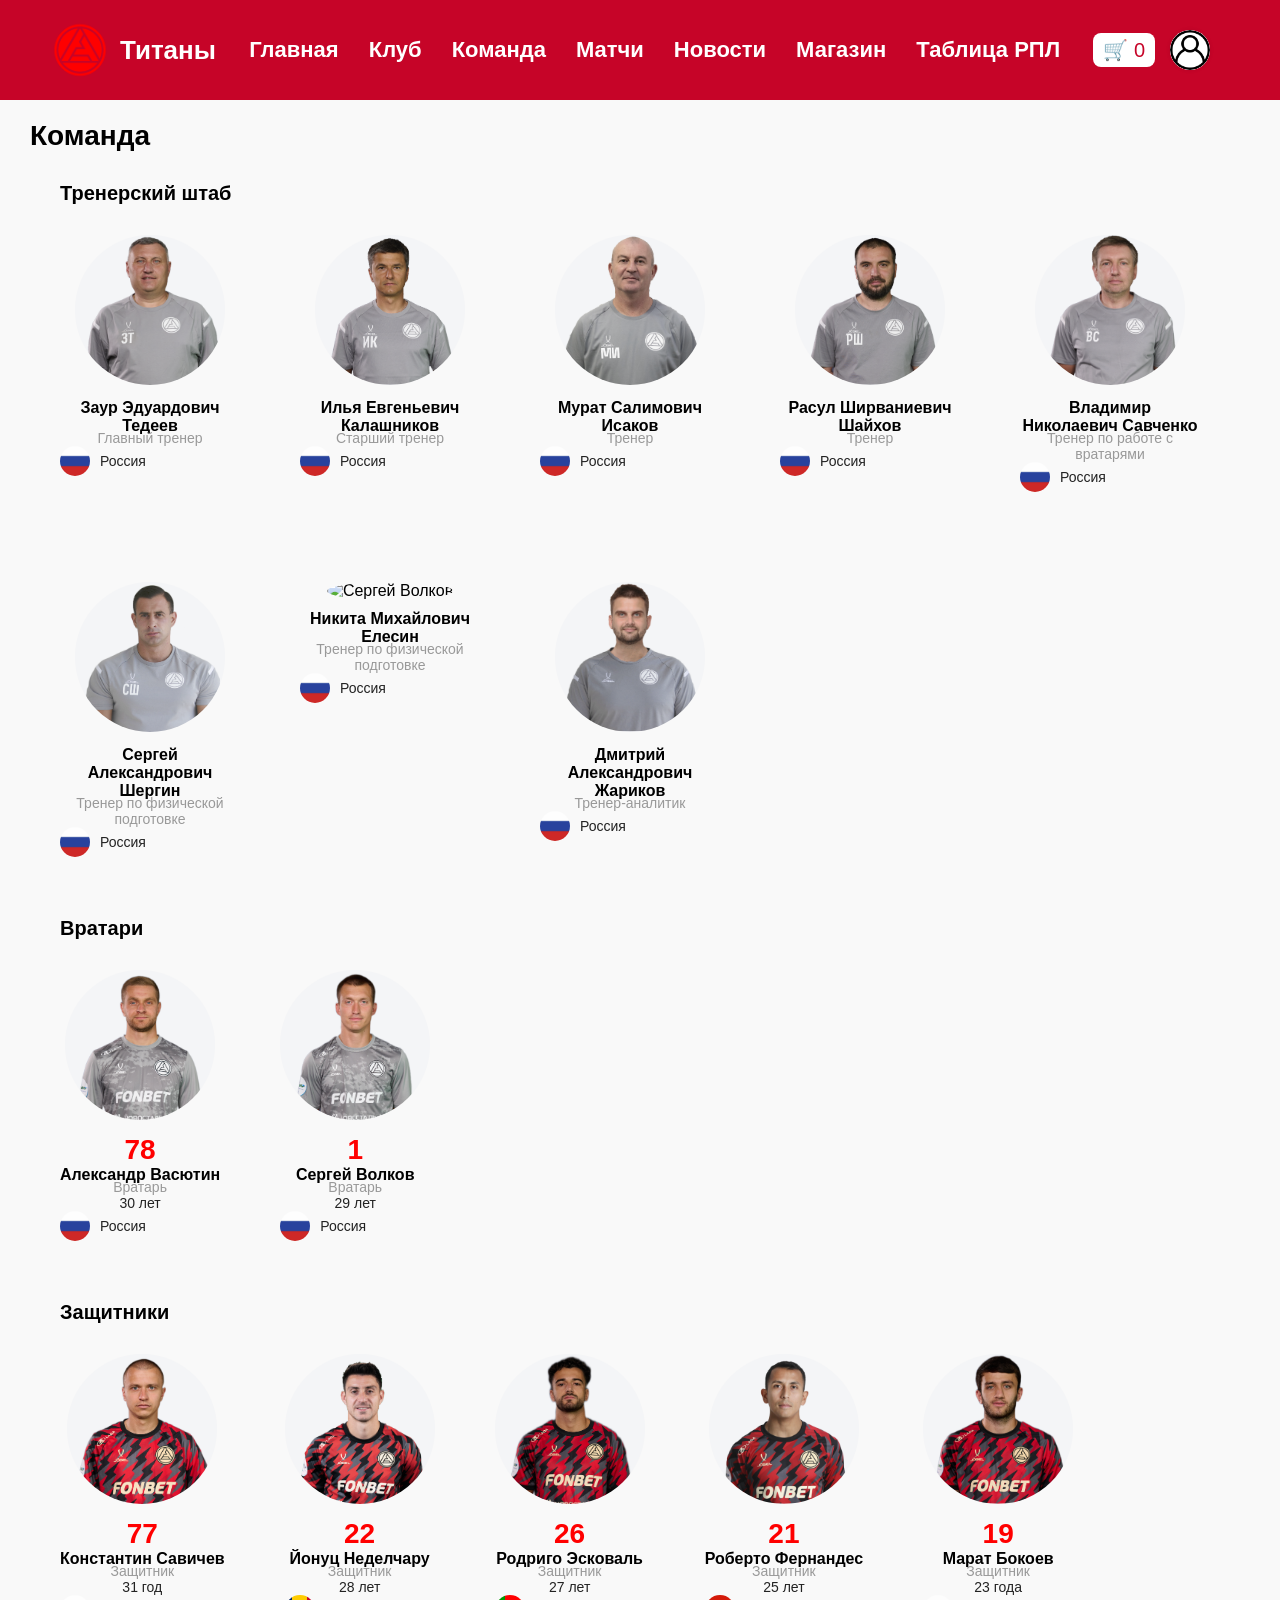
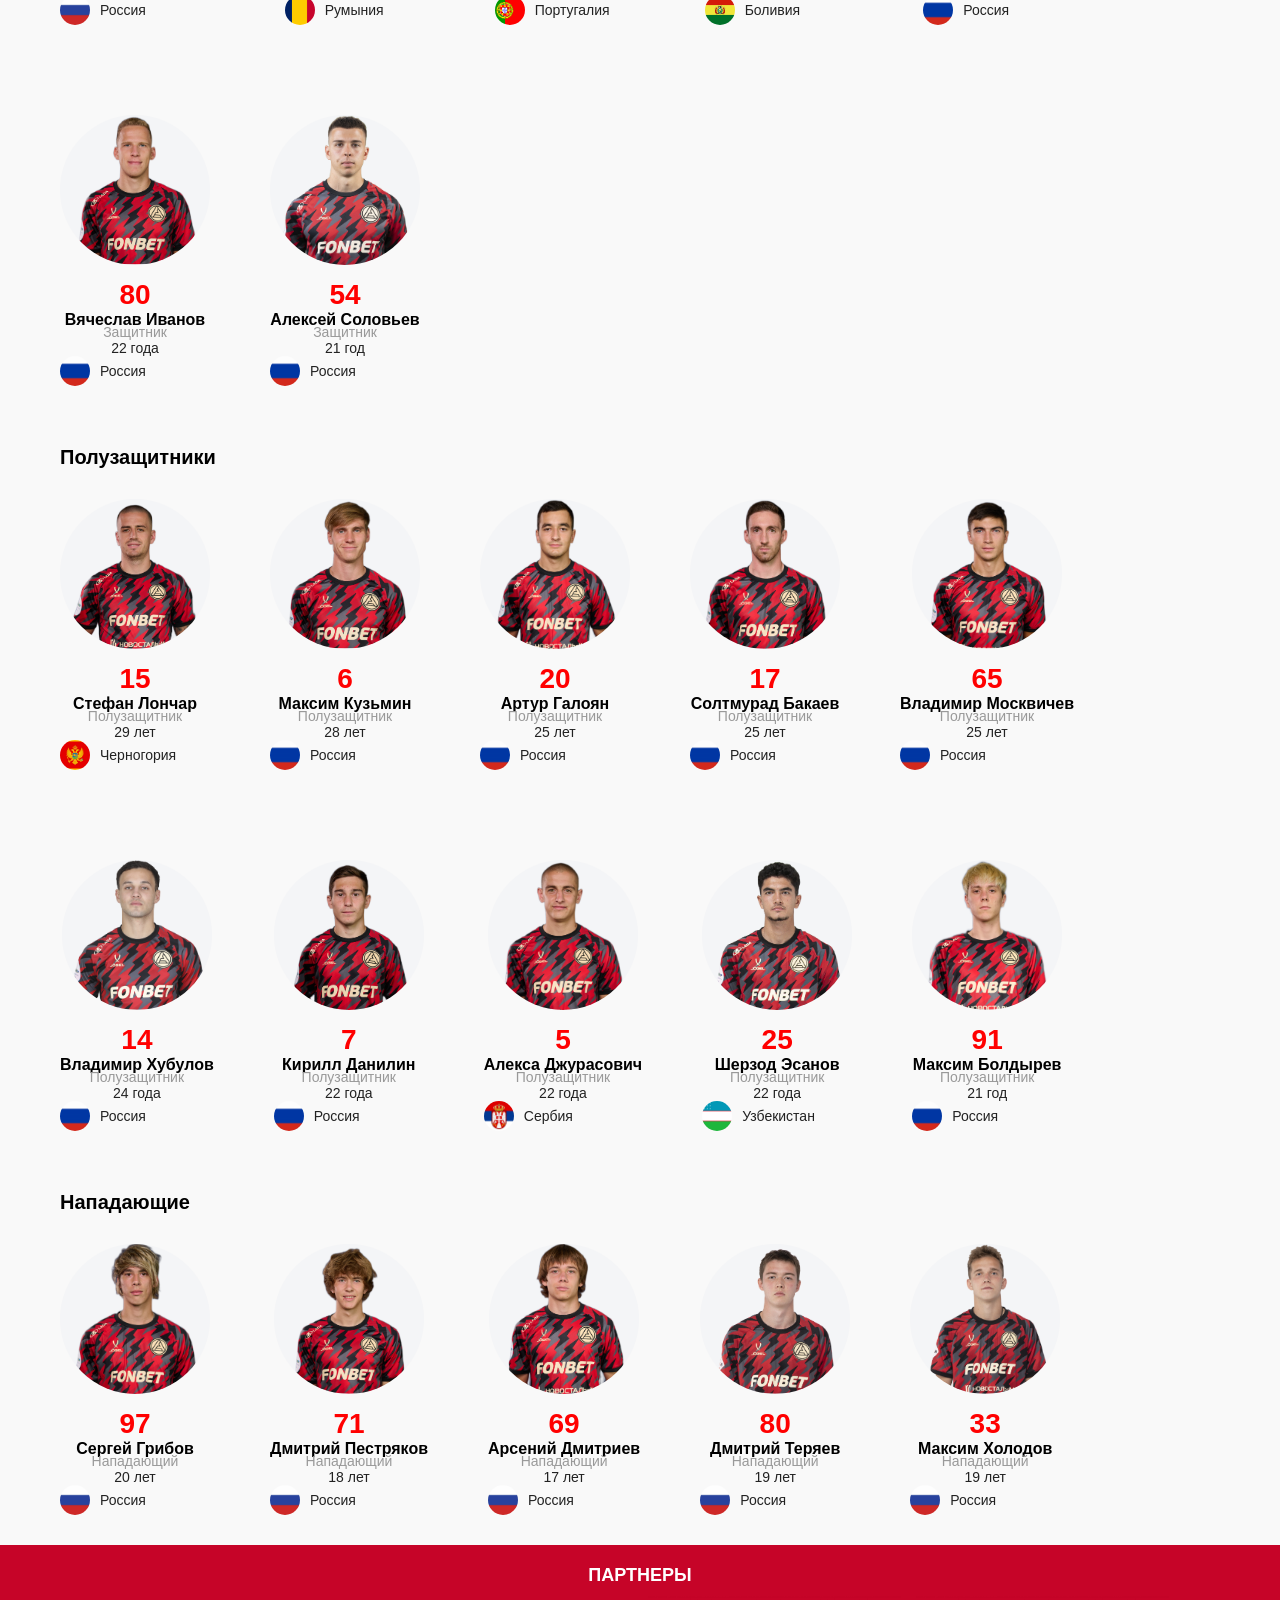
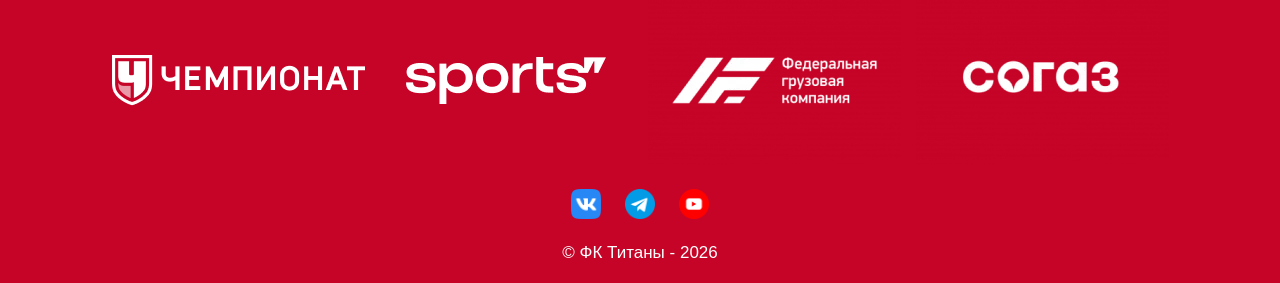
==== pages/team.html @ d149df9a "Site upload" ====
<!DOCTYPE html>
<html lang="ru">

<head>
    <meta charset="UTF-8">
    <meta name="viewport" content="width=device-width, initial-scale=1.0">
    <title>Команда</title>
    <link rel="stylesheet" href="../style/team.css">
    <link rel="icon" type="image/png" href="../images/akron.png">
</head>

<body>
    <!-- Header -->
    <header>
        <div class="logo">
            <img src="../images/1.png" alt="FC Titans">
            <h1 class="club-name"><a href="../index.html">Титаны</a></h1>
        </div>
        <nav>
            <ul>
              <li><a href="../index.html">Главная</a></li>
              <li><a href="../pages/club.html">Клуб</a></li>
              <li><a href="../pages/team.html">Команда</a></li>
              <li><a href="../pages/tamaev.html">Матчи</a></li>
              <li><a href="../pages/news.html">Новости</a></li>
              <li><a href="shop.html" class="active">Магазин</a></li>
              <li><a href="../pages/table.html">Таблица РПЛ</a></li>
            </ul>
          </nav>
        
          <div class="header-actions">
            <a href="./shop.html">
            <div class="cart-icon" onclick="toggleCart()">🛒 <span id="cartCount">0</span></div>
        </a>
            <a href="account.html" class="avatar-link">
              <img src="../images/user-interface.png" alt="Личный кабинет" class="avatar" />
            </a>
          </div>
    </header>
    <h6 class="pitbull">Команда</h6>
    <!-- Тренера -->

    <div id="players-section" class="tab-content active">
        <h5 class="position-title">Тренерский штаб</h5>
        <div class="players">
            <!-- Игрок 1 -->
            <div class="player-card">
                <img src="../images/tedeev.png" alt="Александр Васютин">
                <div class="player-info">
                    <span class="player-name">Заур Эдуардович Тедеев</span>
                    <span class="player-role">Главный тренер</span>
                    <div class="player-country">
                        <img src="../images/orig.webp" alt="Флаг России" class="flag-icon">
                        <span>Россия</span>
                    </div>
                </div>
            </div>
            <div class="player-card">
                <img src="../images/kalashnikov.png" alt="Сергей Волков">
                <div class="player-info">
                    <span class="player-name">Илья Евгеньевич Калашников</span>
                    <span class="player-role">Старший тренер</span>
                    <div class="player-country">
                        <img src="../images/orig.webp" alt="Флаг России" class="flag-icon">
                        <span>Россия</span>
                    </div>
                </div>
            </div>
            <div class="player-card">
                <img src="../images/isakov.png" alt="Сергей Волков">
                <div class="player-info">
                    <span class="player-name">Мурат Салимович Исаков</span>
                    <span class="player-role">Тренер</span>
                    <div class="player-country">
                        <img src="../images/orig.webp" alt="Флаг России" class="flag-icon">
                        <span>Россия</span>
                    </div>
                </div>
            </div>
            <div class="player-card">
                <img src="../images/shaikov.png" alt="Сергей Волков">
                <div class="player-info">
                    <span class="player-name">Расул Ширваниевич Шайхов</span>
                    <span class="player-role">Тренер</span>
                    <div class="player-country">
                        <img src="../images/orig.webp" alt="Флаг России" class="flag-icon">
                        <span>Россия</span>
                    </div>
                </div>
            </div>
            <div class="player-card">
                <img src="../images/savchenko.png" alt="Сергей Волков">
                <div class="player-info">
                    <span class="player-name">Владимир Николаевич Савченко</span>
                    <span class="player-role">Тренер по работе с вратарями</span>
                    <div class="player-country">
                        <img src="../images/orig.webp" alt="Флаг России" class="flag-icon">
                        <span>Россия</span>
                    </div>
                </div>
            </div>
            <div class="player-card">
                <img src="../images/shergin.png" alt="Сергей Волков">
                <div class="player-info">
                    <span class="player-name">Сергей Александрович Шергин</span>
                    <span class="player-role">Тренер по физической подготовке</span>
                    <div class="player-country">
                        <img src="../images/orig.webp" alt="Флаг России" class="flag-icon">
                        <span>Россия</span>
                    </div>
                </div>
            </div>
            <div class="player-card">
                <img src="../images/elesin.png" alt="Сергей Волков">
                <div class="player-info">
                    <span class="player-name">Никита Михайлович Елесин</span>
                    <span class="player-role">Тренер по физической подготовке</span>
                    <div class="player-country">
                        <img src="../images/orig.webp" alt="Флаг России" class="flag-icon">
                        <span>Россия</span>
                    </div>
                </div>
            </div>
            <div class="player-card">
                <img src="../images/zharikov.png" alt="Сергей Волков">
                <div class="player-info">
                    <span class="player-name">Дмитрий Александрович Жариков</span>
                    <span class="player-role">Тренер-аналитик</span>
                    <div class="player-country">
                        <img src="../images/orig.webp" alt="Флаг России" class="flag-icon">
                        <span>Россия</span>
                    </div>
                </div>
            </div>
        </div>
    </div>

    <!-- Вратари -->
    <div id="players-section" class="tab-content active">
        <h5 class="position-title">Вратари</h5>
        <div class="players">
            <!-- Игрок 1 -->
            <div class="player-card">
                <img src="../images/vasutin.png" alt="Александр Васютин">
                <div class="player-info">
                    <span class="player-number">78</span>
                    <span class="player-name">Александр Васютин</span>
                    <span class="player-role">Вратарь</span>
                    <span class="player-age">30 лет</span>
                    <div class="player-country">
                        <img src="../images/orig.webp" alt="Флаг России" class="flag-icon">
                        <span>Россия</span>
                    </div>
                </div>
            </div>
            <div class="player-card">
                <img src="../images/volkov.png" alt="Сергей Волков">
                <div class="player-info">
                    <span class="player-number">1</span>
                    <span class="player-name">Сергей Волков</span>
                    <span class="player-role">Вратарь</span>
                    <span class="player-age">29 лет</span>
                    <div class="player-country">
                        <img src="../images/orig.webp" alt="Флаг России" class="flag-icon">
                        <span>Россия</span>
                    </div>
                </div>
            </div>
        </div>
    </div>

    <!-- Защитники -->
    <div id="players-section" class="tab-content active">
        <h5 class="position-title">Защитники</h5>
        <div class="players">
            <!-- Игрок 1 -->
            <div class="player-card">
                <img src="../images/savichev.png" alt="Александр Васютин">
                <div class="player-info">
                    <span class="player-number">77</span>
                    <span class="player-name">Константин Савичев</span>
                    <span class="player-role">Защитник</span>
                    <span class="player-age">31 год</span>
                    <div class="player-country">
                        <img src="../images/orig.webp" alt="Флаг России" class="flag-icon">
                        <span>Россия</span>
                    </div>
                </div>
            </div>
            <div class="player-card">
                <img src="../images/nedelcharu.png" alt="Сергей Волков">
                <div class="player-info">
                    <span class="player-number">22</span>
                    <span class="player-name">Йонуц Неделчару</span>
                    <span class="player-role">Защитник</span>
                    <span class="player-age">28 лет</span>
                    <div class="player-country">
                        <img src="../images/romania.png" alt="Флаг России" class="flag-icon">
                        <span>Румыния</span>
                    </div>
                </div>
            </div>
            <div class="player-card">
                <img src="../images/eskoval.png" alt="Сергей Волков">
                <div class="player-info">
                    <span class="player-number">26</span>
                    <span class="player-name">Родриго Эсковаль</span>
                    <span class="player-role">Защитник</span>
                    <span class="player-age">27 лет</span>
                    <div class="player-country">
                        <img src="../images/portugal.png" alt="Флаг России" class="flag-icon">
                        <span>Португалия</span>
                    </div>
                </div>
            </div>
            <div class="player-card">
                <img src="../images/fernandes.png" alt="Сергей Волков">
                <div class="player-info">
                    <span class="player-number">21</span>
                    <span class="player-name">Роберто Фернандес</span>
                    <span class="player-role">Защитник</span>
                    <span class="player-age">25 лет</span>
                    <div class="player-country">
                        <img src="../images/bolivia.png" alt="Флаг России" class="flag-icon">
                        <span>Боливия</span>
                    </div>
                </div>
            </div>
            <div class="player-card">
                <img src="../images/bokoev.png" alt="Сергей Волков">
                <div class="player-info">
                    <span class="player-number">19</span>
                    <span class="player-name">Марат Бокоев</span>
                    <span class="player-role">Защитник</span>
                    <span class="player-age">23 года</span>
                    <div class="player-country">
                        <img src="../images/flag-russia.png" alt="Флаг России" class="flag-icon">
                        <span>Россия</span>
                    </div>
                </div>
            </div>
            <div class="player-card">
                <img src="../images/bardibahin.png" alt="Сергей Волков">
                <div class="player-info">
                    <span class="player-number">80</span>
                    <span class="player-name">Вячеслав Иванов</span>
                    <span class="player-role">Защитник</span>
                    <span class="player-age">22 года</span>
                    <div class="player-country">
                        <img src="../images/flag-russia.png" alt="Флаг России" class="flag-icon">
                        <span>Россия</span>
                    </div>
                </div>
            </div>
            <div class="player-card">
                <img src="../images/soloviev.png" alt="Сергей Волков">
                <div class="player-info">
                    <span class="player-number">54</span>
                    <span class="player-name">Алексей Соловьев</span>
                    <span class="player-role">Защитник</span>
                    <span class="player-age">21 год</span>
                    <div class="player-country">
                        <img src="../images/flag-russia.png" alt="Флаг России" class="flag-icon">
                        <span>Россия</span>
                    </div>
                </div>
            </div>

        </div>
    </div>

    <!-- Полузащитники -->
    <div id="players-section" class="tab-content active">
        <h5 class="position-title">Полузащитники</h5>
        <div class="players">
            <!-- Игрок 1 -->
            <div class="player-card">
                <img src="../images/lonchar.png" alt="Александр Васютин">
                <div class="player-info">
                    <span class="player-number">15</span>
                    <span class="player-name">Стефан Лончар</span>
                    <span class="player-role">Полузащитник</span>
                    <span class="player-age">29 лет</span>
                    <div class="player-country">
                        <img src="../images/chernogoria.png" alt="Флаг России" class="flag-icon">
                        <span>Черногория</span>
                    </div>
                </div>
            </div>
            <div class="player-card">
                <img src="../images/kuzmin.png" alt="Сергей Волков">
                <div class="player-info">
                    <span class="player-number">6</span>
                    <span class="player-name">Максим Кузьмин</span>
                    <span class="player-role">Полузащитник</span>
                    <span class="player-age">28 лет</span>
                    <div class="player-country">
                        <img src="../images/flag-russia.png" alt="Флаг России" class="flag-icon">
                        <span>Россия</span>
                    </div>
                </div>
            </div>
            <div class="player-card">
                <img src="../images/galoyan.png" alt="Сергей Волков">
                <div class="player-info">
                    <span class="player-number">20</span>
                    <span class="player-name">Артур Галоян</span>
                    <span class="player-role">Полузащитник</span>
                    <span class="player-age">25 лет</span>
                    <div class="player-country">
                        <img src="../images/flag-russia.png" alt="Флаг России" class="flag-icon">
                        <span>Россия</span>
                    </div>
                </div>
            </div>
            <div class="player-card">
                <img src="../images/bakaev.png" alt="Сергей Волков">
                <div class="player-info">
                    <span class="player-number">17</span>
                    <span class="player-name">Солтмурад Бакаев</span>
                    <span class="player-role">Полузащитник</span>
                    <span class="player-age">25 лет</span>
                    <div class="player-country">
                        <img src="../images/flag-russia.png" alt="Флаг России" class="flag-icon">
                        <span>Россия</span>
                    </div>
                </div>
            </div>
            <div class="player-card">
                <img src="../images/moskvichev.png" alt="Сергей Волков">
                <div class="player-info">
                    <span class="player-number">65</span>
                    <span class="player-name">Владимир Москвичев</span>
                    <span class="player-role">Полузащитник</span>
                    <span class="player-age">25 лет</span>
                    <div class="player-country">
                        <img src="../images/flag-russia.png" alt="Флаг России" class="flag-icon">
                        <span>Россия</span>
                    </div>
                </div>
            </div>
            <div class="player-card">
                <img src="../images/hubulov.png" alt="Сергей Волков">
                <div class="player-info">
                    <span class="player-number">14</span>
                    <span class="player-name">Владимир Хубулов</span>
                    <span class="player-role">Полузащитник</span>
                    <span class="player-age">24 года</span>
                    <div class="player-country">
                        <img src="../images/flag-russia.png" alt="Флаг России" class="flag-icon">
                        <span>Россия</span>
                    </div>
                </div>
            </div>
            <div class="player-card">
                <img src="../images/danilin.png" alt="Сергей Волков">
                <div class="player-info">
                    <span class="player-number">7</span>
                    <span class="player-name">Кирилл Данилин</span>
                    <span class="player-role">Полузащитник</span>
                    <span class="player-age">22 года</span>
                    <div class="player-country">
                        <img src="../images/flag-russia.png" alt="Флаг России" class="flag-icon">
                        <span>Россия</span>
                    </div>
                </div>
            </div>
            <div class="player-card">
                <img src="../images/djurasovich.png" alt="Сергей Волков">
                <div class="player-info">
                    <span class="player-number">5</span>
                    <span class="player-name">Алекса Джурасович</span>
                    <span class="player-role">Полузащитник</span>
                    <span class="player-age">22 года</span>
                    <div class="player-country">
                        <img src="../images/serbia.png" alt="Флаг России" class="flag-icon">
                        <span>Сербия</span>
                    </div>
                </div>
            </div>
            <div class="player-card">
                <img src="../images/esanov.png" alt="Сергей Волков">
                <div class="player-info">
                    <span class="player-number">25</span>
                    <span class="player-name">Шерзод Эсанов</span>
                    <span class="player-role">Полузащитник</span>
                    <span class="player-age">22 года</span>
                    <div class="player-country">
                        <img src="../images/uzb.webp" alt="Флаг России" class="flag-icon">
                        <span>Узбекистан</span>
                    </div>
                </div>
            </div>
            <div class="player-card">
                <img src="../images/boldirev.png" alt="Сергей Волков">
                <div class="player-info">
                    <span class="player-number">91</span>
                    <span class="player-name">Максим Болдырев</span>
                    <span class="player-role">Полузащитник</span>
                    <span class="player-age">21 год</span>
                    <div class="player-country">
                        <img src="../images/flag-russia.png" alt="Флаг России" class="flag-icon">
                        <span>Россия</span>
                    </div>
                </div>
            </div>

        </div>
    </div>
    <!-- Нападающие -->
    <div id="players-section" class="tab-content active">
        <h5 class="position-title">Нападающие</h5>
        <div class="players">
            <!-- Игрок 1 -->
            
            <div class="player-card">
                <img src="../images/gribov.png" alt="Сергей Волков">
                <div class="player-info">
                    <span class="player-number">97</span>
                    <span class="player-name">Сергей Грибов</span>
                    <span class="player-role">Нападающий</span>
                    <span class="player-age">20 лет</span>
                    <div class="player-country">
                        <img src="../images/orig.webp" alt="Флаг России" class="flag-icon">
                        <span>Россия</span>
                    </div>
                </div>
            </div>
            <div class="player-card">
                <img src="../images/pestryakov.png" alt="Сергей Волков">
                <div class="player-info">
                    <span class="player-number">71</span>
                    <span class="player-name">Дмитрий Пестряков</span>
                    <span class="player-role">Нападающий</span>
                    <span class="player-age">18 лет</span>
                    <div class="player-country">
                        <img src="../images/orig.webp" alt="Флаг России" class="flag-icon">
                        <span>Россия</span>
                    </div>
                </div>
            </div>
            <div class="player-card">
                <img src="../images/dmitriev.png" alt="Сергей Волков">
                <div class="player-info">
                    <span class="player-number">69</span>
                    <span class="player-name">Арсений Дмитриев</span>
                    <span class="player-role">Нападающий</span>
                    <span class="player-age">17 лет</span>
                    <div class="player-country">
                        <img src="../images/orig.webp" alt="Флаг России" class="flag-icon">
                        <span>Россия</span>
                    </div>
                </div>
            </div>
            <div class="player-card">
                <img src="../images/teryaev.png" alt="Сергей Волков">
                <div class="player-info">
                    <span class="player-number">80</span>
                    <span class="player-name">Дмитрий Теряев</span>
                    <span class="player-role">Нападающий</span>
                    <span class="player-age">19 лет</span>
                    <div class="player-country">
                        <img src="../images/orig.webp" alt="Флаг России" class="flag-icon">
                        <span>Россия</span>
                    </div>
                </div>
            </div>
            <div class="player-card">
                <img src="../images/holodov.png" alt="Сергей Волков">
                <div class="player-info">
                    <span class="player-number">33</span>
                    <span class="player-name">Максим Холодов</span>
                    <span class="player-role">Нападающий</span>
                    <span class="player-age">19 лет</span>
                    <div class="player-country">
                        <img src="../images/orig.webp" alt="Флаг России" class="flag-icon">
                        <span>Россия</span>
                    </div>
                </div>
            </div>
        </div>
    </div>







    <!-- Тренерский штаб -->
    <div id="staff-section" class="tab-content">
        <h5 class="position-title">Тренерский штаб</h5>
        <div class="players">
            <div class="player-card">
                <img src="coach.png" alt="Тренер">
                <div class="player-info">
                    <span class="player-name">Иван Иванов</span>
                    <span class="player-role">Главный тренер</span>
                    <span class="player-country">🇷🇺 Россия</span>
                </div>
            </div>
        </div>
    </div>
    </div>












    <footer>
        <div class="footer-partners">
            <h3>ПАРТНЕРЫ</h3>
            <div class="footer-partner-logos">
                <a href="https://www.championat.com/"><img src="../images/chempionatt.webp" alt="ladaa"></a>
                <a href="https://www.sports.ru/"><img src="../images/sports.webp" alt="aeroflotik"></a>
                <a href="https://railfgk.ru/"><img src="../images/fedgruzkomp.webp" alt="megafon"></a>
                <a href="https://www.sogaz.ru/"><img src="../images/cogaz.webp" alt="wildberries"></a>
            </div>
        </div>
    
       
    
        <div class="footer-socials">
            <a href="https://vk.com/feed"><img src="../images/vk.png" alt="VK"></a>
            <a href="https://web.telegram.org/"><img src="../images/telegram.png" alt="telegram"></a>
            <a href="https://www.youtube.com/"><img src="../images/youtube (1).png" alt="youtube"></a>
        </div>
    
        <div class="footer-legal">
            <p style="color: white; font-size: 17px;">© ФК Титаны - 2026</p>
        </div>
    </footer>
    <script>
        document.addEventListener("DOMContentLoaded", function () {
            const authIcon = document.getElementById("authIcon");
            const authPopup = document.getElementById("authPopup");
            const loginForm = document.getElementById("loginForm");
            const registerForm = document.getElementById("registerForm");
            const openRegister = document.getElementById("openRegister");
            const openLogin = document.getElementById("openLogin");
    
            authIcon.addEventListener("click", function (event) {
                event.stopPropagation();
                authPopup.style.display = authPopup.style.display === "block" ? "none" : "block";
            });
    

            document.addEventListener("click", function (event) {
                if (!authPopup.contains(event.target) && event.target !== authIcon) {
                    authPopup.style.display = "none";
                }
            });
    

            openRegister.addEventListener("click", function (event) {
                event.preventDefault();
                loginForm.style.display = "none";
                registerForm.style.display = "block";
            });

            openLogin.addEventListener("click", function (event) {
                event.preventDefault();
                registerForm.style.display = "none";
                loginForm.style.display = "block";
            });
        });
    </script>


</body>

</html>
---- style/team.css ----
* {
    margin: 0;
    padding: 0;
    box-sizing: border-box;
}

body {
    font-family: Arial, sans-serif;
    margin: 0;
    background: #f9f9f9;
  }
  
  header {
    background-color: #c60428;
    padding: 20px 50px;
    display: flex;
    justify-content: space-between;
    align-items: center;
    flex-wrap: wrap;
  }
  
  nav {
    flex: 1;
    display: flex;
    justify-content: center;
  }
  
  nav ul {
    list-style: none;
    display: flex;
    gap: 30px;
    padding: 0;
    margin: 0;
    justify-content: center;
    flex-wrap: wrap;
  }

  @media (max-width: 768px) {
    header {
      flex-direction: column;
      align-items: center;
    }
  
    .header-actions {
      margin-top: 10px;
      justify-content: center;
    }
  
    nav {
      margin-top: 10px;
    }
  
    nav ul {
      flex-direction: column;
      align-items: center;
      gap: 10px;
    }
  }
  

nav ul li {
  display: inline;

}

nav ul li a {
  color: white;
  text-decoration: none;
  font-weight: bold;
  font-size: 22px;
}

nav ul li a:hover {
  text-decoration: underline;
}
  
  main {
    padding: 30px;
  }
  
  .product-grid {
    display: flex;
    gap: 30px;
    flex-wrap: wrap;
  }
  
  .product {
    background: white;
    padding: 15px;
    border-radius: 10px;
    width: 220px;
    box-shadow: 0 0 10px rgba(0,0,0,0.1);
    text-align: center;
  }
  
  .product img {
    width: 100%;
    height: auto;
  }
  
  .cart {
    margin-top: 30px;
    background: white;
    padding: 20px;
    border-radius: 10px;
  }
  
  .cart.hidden,
  #checkoutForm.hidden {
    display: none;
  }
  
  .cart-icon {
    cursor: pointer;
    font-size: 20px;
    background: white;
    color: #c60428;
    padding: 5px 10px;
    border-radius: 8px;
  }
  
  #checkoutForm {
    margin-top: 20px;
  }
  
  form input {
    padding: 8px;
    margin: 5px 0;
    width: 100%;
    max-width: 300px;
  }

  .header-actions {
    display: flex;
    align-items: center;
    gap: 15px;
    margin-left: auto;
    padding-right: 20px;
  }
  
  .avatar-link {
    display: flex;
    align-items: center;
    justify-content: center;
    width: 40px;
    height: 40px;
    border-radius: 50%;
    overflow: hidden;
    background-color: #fff; /* Можно убрать или заменить при необходимости */
    box-shadow: 0 0 4px rgba(0, 0, 0, 0.1);
  }
  
  .avatar {
    width: 100%;
    height: 100%;
    object-fit: cover;
    border-radius: 50%;
    transition: transform 0.2s ease, border-color 0.2s ease;
  }
  
  .avatar:hover {
    transform: scale(1.05);
    border: 2px solid #333;
  }

  #checkoutForm {
    margin-top: 30px;
    background: #fff;
    padding: 25px;
    border-radius: 10px;
    box-shadow: 0 0 10px rgba(0, 0, 0, 0.1);
    max-width: 500px;
  }
  
  .form-group {
    margin-bottom: 15px;
    display: flex;
    flex-direction: column;
  }
  
  .form-group label {
    font-weight: bold;
    margin-bottom: 5px;
  }
  
  .form-group input {
    padding: 10px;
    border: 1px solid #ccc;
    border-radius: 8px;
    font-size: 16px;
  }
  
  #checkoutForm button[type="submit"] {
    margin-top: 10px;
    padding: 10px 20px;
    background-color: #c60428;
    color: white;
    border: none;
    border-radius: 8px;
    cursor: pointer;
    font-size: 16px;
    transition: background-color 0.2s ease;
  }
  
  #checkoutForm button[type="submit"]:hover {
    background-color: #a50322;
  }
  .logo {
    display: flex;
    align-items: center;
}

.logo img {
    height: 60px;
    width: 60px;
    border-radius: 50%;
    object-fit: cover;
}
.club-name {
  font-size: 26px;
  font-weight: bold;
  margin-left: 10px;
}

.club-name a{
  font-size: 26px;
  text-decoration: none;
  color: white;
}  
  


footer {
    background-color: #c60428;
    color: white;
    text-align: center;
    padding: 20px 0;
    position: relative; 
    z-index: 10; 
}

.partners, .social-media {
    margin-bottom: 20px;
}

.partners h3, .social-media h3 {
    font-size: 18px;
    margin-bottom: 10px;
    text-transform: uppercase;
}

.partners-logos, .social-icons {
    display: flex;
    justify-content: center;
    gap: 15px;
    flex-wrap: wrap;
}

.partners-logos img {
    height: 50px;
    width: auto;
}

.social-icons a img {
    height: 40px;
    width: 40px;
    transition: transform 0.3s;
}

.social-icons a img:hover {
    transform: scale(1.1);
}

.auth-icon {
    position: relative;
    cursor: pointer;
}

.auth-icon {
    position: relative;
    cursor: pointer;
}

.auth-image {
    width: 40px;
    height: 40px;
    border-radius: 50%;
}

.auth-popup {
    display: none;
    position: absolute;
    right: 50px;
    top: 70px;
    background: white;
    color: black;
    padding: 15px;
    border-radius: 10px;
    box-shadow: 0 0 10px rgba(0, 0, 0, 0.2);
    width: 250px;
    z-index: 100;
}

.auth-popup input {
    width: 100%;
    padding: 7px;
    margin: 5px 0;
    border: 1px solid #ccc;
    border-radius: 5px;
}

.auth-popup .login-btn,
.auth-popup .register-btn {
    width: 100%;
    background: #c60428;
    color: white;
    border: none;
    padding: 10px;
    cursor: pointer;
    border-radius: 5px;
    margin-top: 10px;
}

.auth-popup .login-btn:hover,
.auth-popup .register-btn:hover {
    background: #a30322;
}

.auth-popup p {
    text-align: center;
    margin-top: 10px;
}

.auth-popup a {
    color: #c60428;
    text-decoration: none;
    font-weight: bold;
}

.auth-popup a:hover {
    text-decoration: underline;
}
.footer-partners h3 {
    font-size: 18px;
    font-weight: bold;
}

.footer-partner-logos {
    display: flex;
    justify-content: center;
    flex-wrap: wrap;
    gap: 15px;
    margin-top: 10px;
}

.footer-partner-logos img {
}

.footer-nav {
    display: flex;
    justify-content: center;
    flex-wrap: wrap;
    margin-top: 30px;
}

.footer-section {
    margin: 0 20px;
}

.footer-section h4 {
    font-size: 16px;
    margin-bottom: 10px;
}

.footer-section ul {
    list-style: none;
    padding: 0;
}

.footer-section ul li {
    margin: 5px 0;
}

.footer-section ul li a {
    text-decoration: none;
    color: white;
    font-size: 14px;
}

.footer-section ul li a:hover {
    text-decoration: underline;
}

.footer-socials {
    margin-top: 20px;
}

.footer-socials a img {
    width: 30px;
    margin: 0 10px;
}

.footer-legal {
    margin-top: 20px;
    font-size: 12px;
}

.footer-legal a {
    color: white;
    text-decoration: none;
}

.footer-legal a:hover {
    text-decoration: underline;
}

.team-page {
    margin-left: 60px;
    font-family: sans-serif;
    background: rgb(235, 237, 240);
  }
  
 .main-title {
    font-size: 32px;
    font-weight: bold;
    color: black;
    margin-bottom: 30px;
  }
  
.nav-tabs {
    display: flex;
    justify-content: space-between;
    max-width: 800px;
    margin-bottom: 30px;
  }
  
.nav-title {
    font-weight: bold;
    font-size: 18px;
    margin-bottom: 10px;
    border-bottom: 2px solid transparent;
    display: inline-block;
  }
  
.nav-title.active {
    border-color: red;
  }
  
.sub-tabs {
    display: flex;
    gap: 20px;
  }
  
.sub-tab {
    font-size: 14px;
    color: red;
    text-decoration: none;
    border-bottom: 1px dashed red;
  }
  
.sub-tab.active {
    font-weight: bold;
  }
  
.position-title {
    font-size: 20px;
    color: black;
    margin-bottom: 30px;
    margin-top: 30px;
    margin-left: 60px;
  }
  
.players {
    display: flex;
    gap: 60px;
    flex-wrap: wrap;
    margin-left: 60px;
  }
  
.player-card {
    text-align: center;
    max-width: 180px;
    margin-bottom: 30px;
  }
  
.player-card img {
    width: 150px;
    height: 150px;
    object-fit: cover;
    border-radius: 50%;
  }
  
.player-info {
    margin-top: 10px;
  }
  
.player-number {
    font-size: 28px;
    font-weight: bold;
    color: red;
    display: block;
  }
  
.player-name {
    font-size: 16px;
    font-weight: bold;
    color: black;
    display: block;
  }
  
.player-role {
    font-size: 14px;
    color: #999;
    display: block;
    margin-top: -5px;
  }
  
.player-age,
.player-country {
    font-size: 14px;
    color: #222;
    display: block;
  }

.tab-content {
    display: none;
  }
  
.tab-content.active {
    display: block;
  }
  
.tab-btn {
    cursor: pointer;
    font-weight: bold;
    border-bottom: 2px solid transparent;
    display: inline-block;
   
  }
  
.tab-btn.active {
    border-color: red;
  }

.flag-icon {
    width: 1.2em;
    height: auto;
    margin-right: 10px;
    vertical-align: middle;
    border-radius: 0; 
    object-fit: contain; 
    max-width: 30px;
    max-height: 30px;
}
.player-country {
    display: flex;
    align-items: center;
    font-size: 14px; 
}



.pitbull{
    color: black;
    font-size: 28px;
    margin-left: 30px;
    margin-top: 20px;
}

.header-actions a,
.header-actions a:hover,
.header-actions a:focus,
header > a,
header > a:hover,
header > a:focus {
  text-decoration: none;
}

@media (max-width: 900px) {
  header {
    padding: 16px;
    gap: 14px;
  }

  nav {
    width: 100%;
  }

  nav ul {
    gap: 8px 12px;
  }

  nav ul li a {
    font-size: 16px;
  }

  .header-actions {
    margin-left: 0;
    padding-right: 0;
  }

  .team-page,
  .position-title,
  .players,
  .pitbull {
    margin-left: 16px;
    margin-right: 16px;
  }

  .pitbull {
    font-size: 26px;
    text-align: center;
  }

  .position-title {
    text-align: center;
  }

  .players {
    justify-content: center;
    gap: 28px;
  }

  .player-card {
    max-width: 160px;
  }

  .player-card img {
    width: 130px;
    height: 130px;
  }

  .nav-tabs,
  .sub-tabs {
    flex-wrap: wrap;
    gap: 12px;
  }
}

@media (max-width: 480px) {
  nav ul {
    flex-direction: row;
  }

  .club-name,
  .club-name a {
    font-size: 22px;
  }

  .players {
    display: grid;
    grid-template-columns: repeat(2, minmax(0, 1fr));
    gap: 24px 12px;
  }

  .player-card {
    max-width: none;
    width: 100%;
  }

  .player-name {
    font-size: 14px;
  }
}
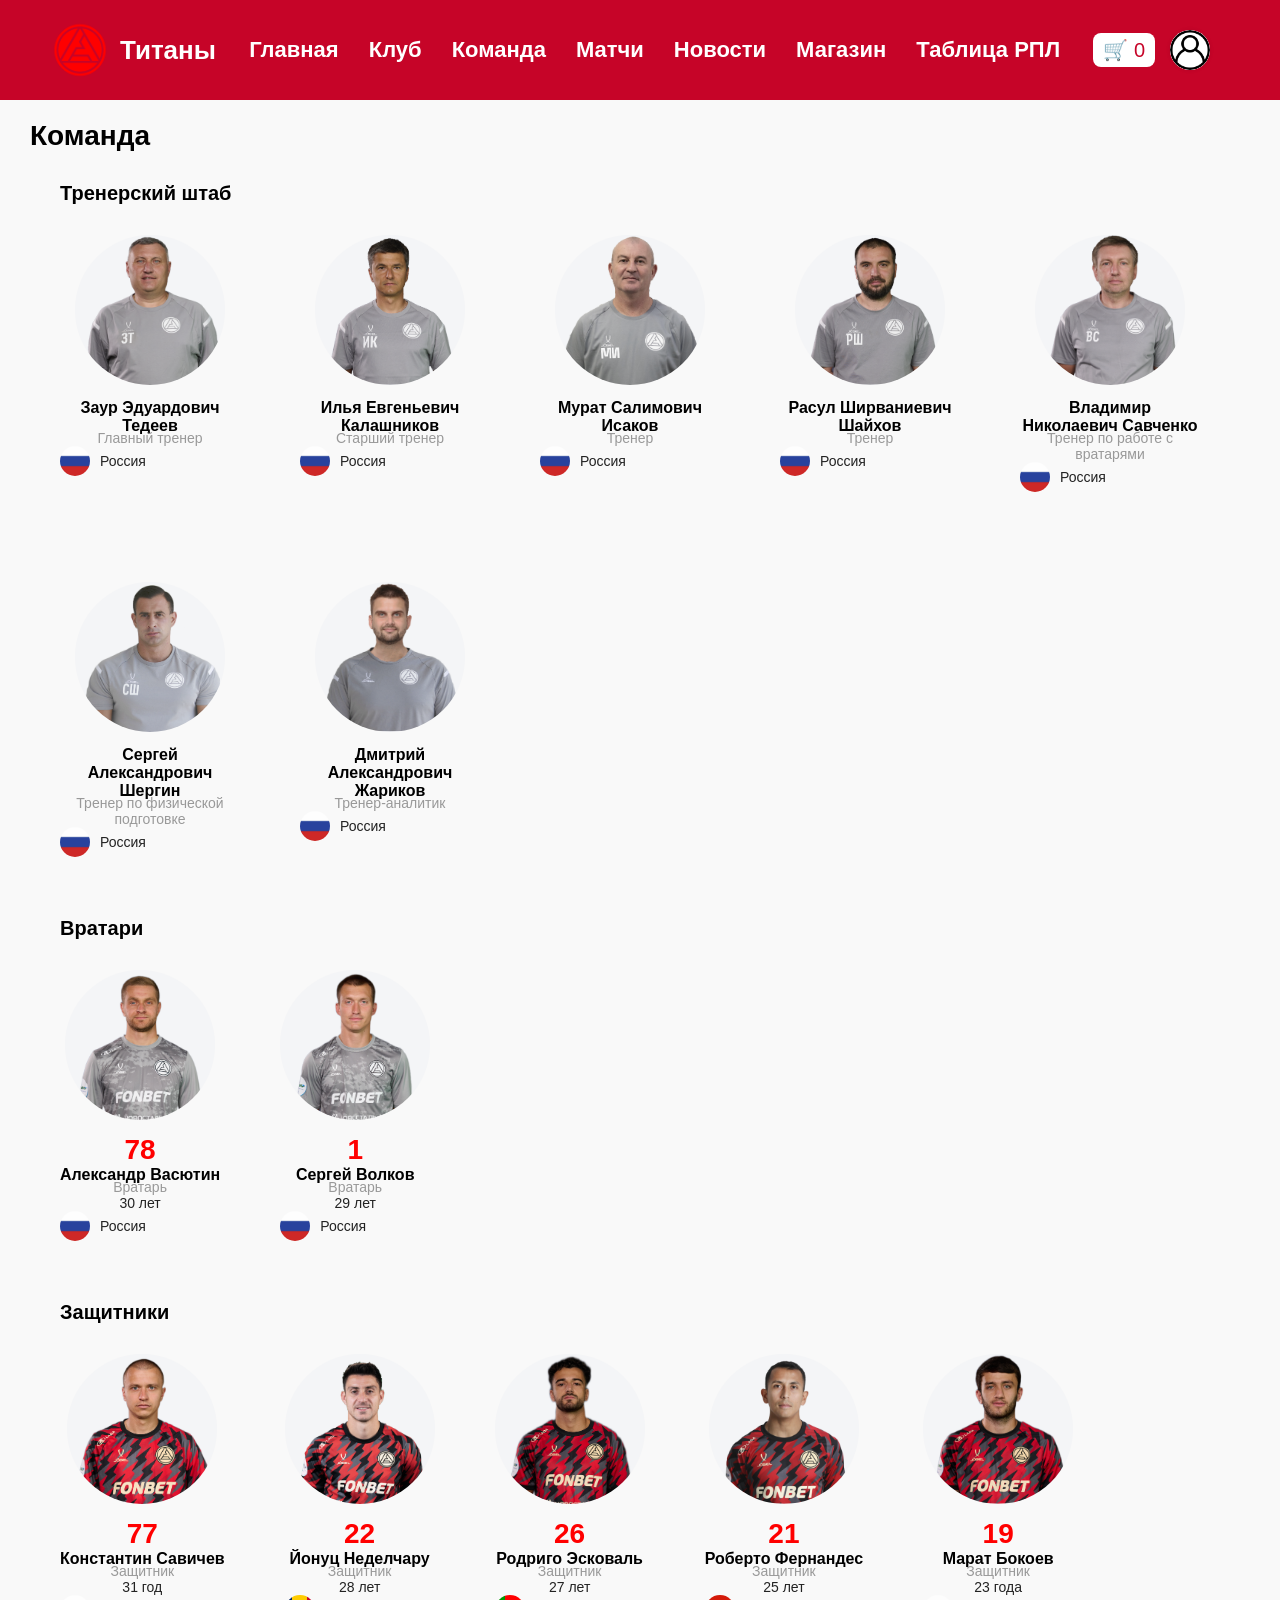
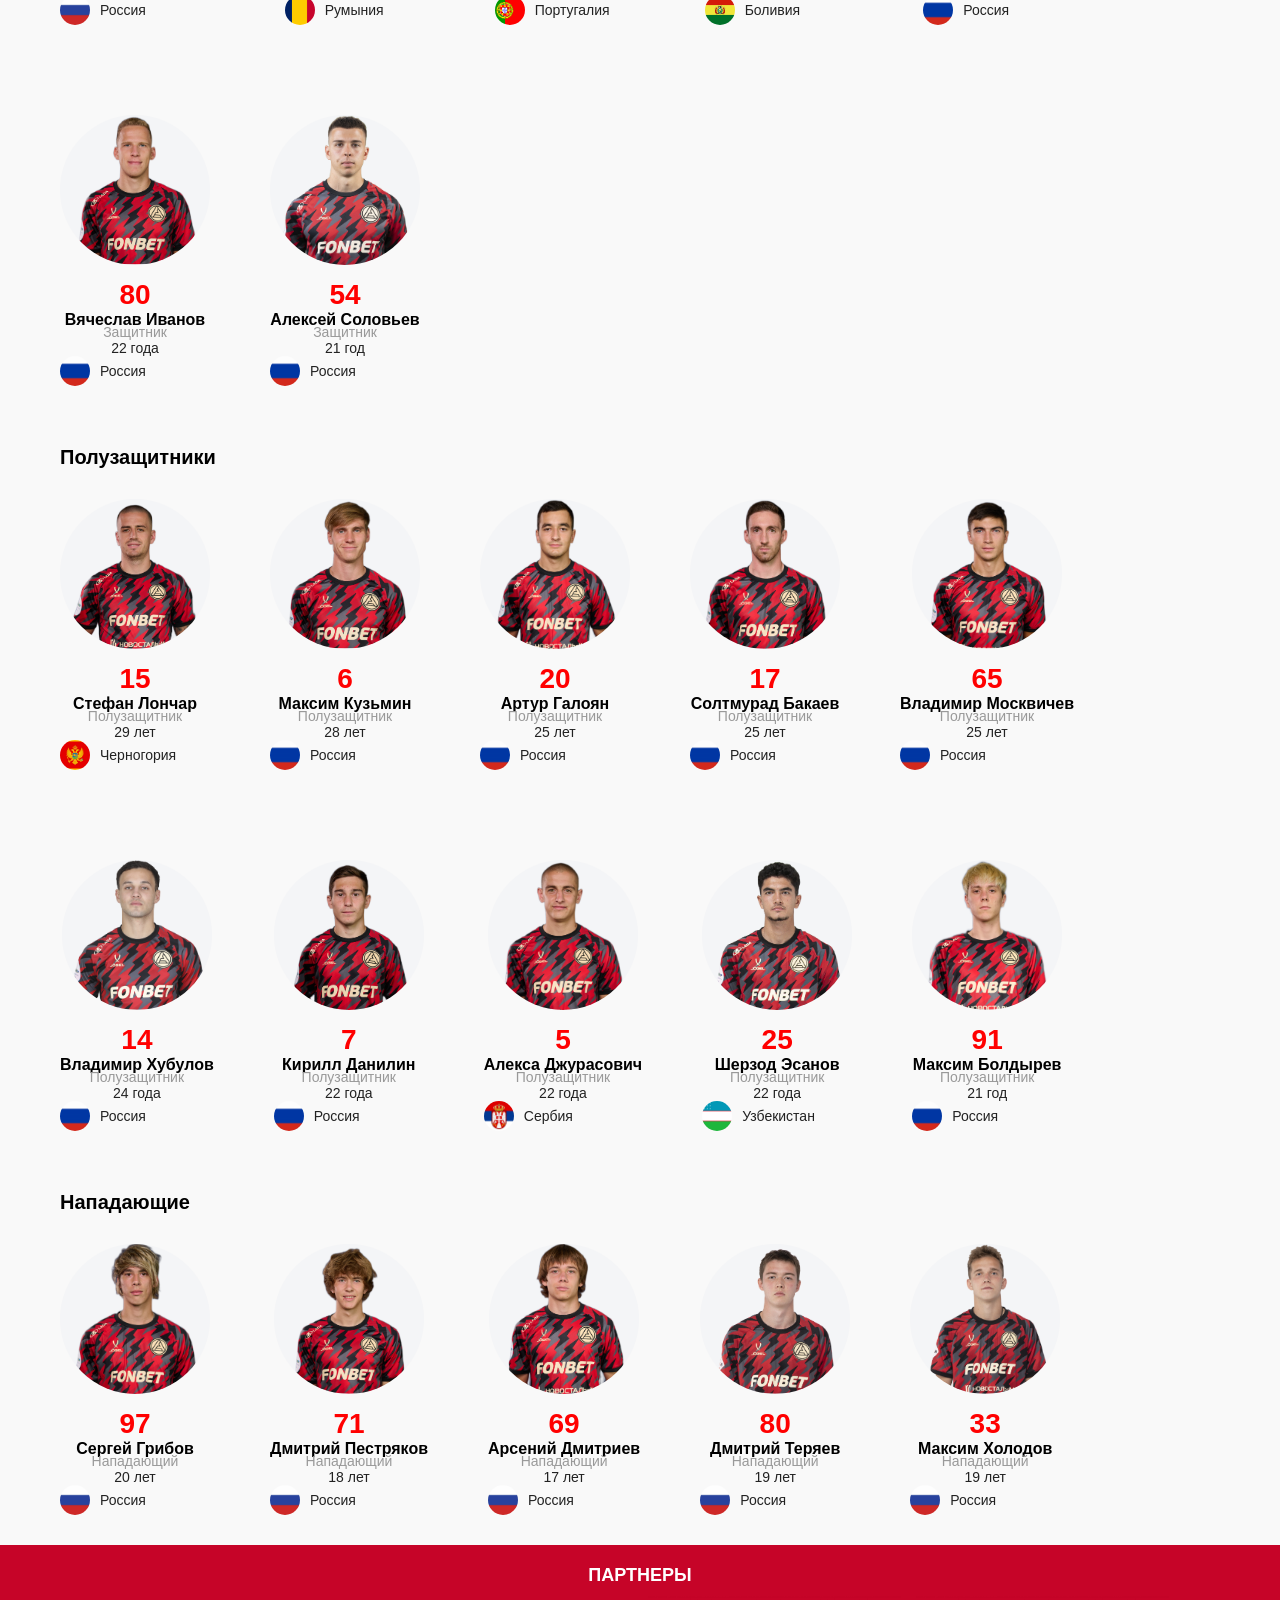
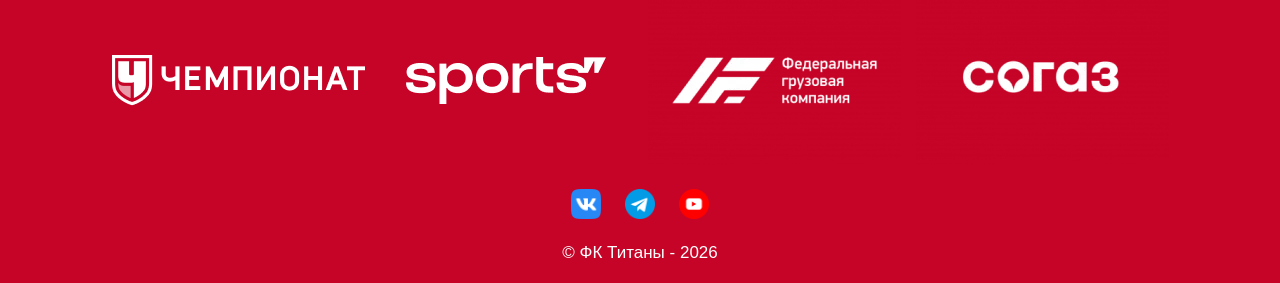
==== commit 9d601d41: "Update team.html" ====
--- a/pages/team.html
+++ b/pages/team.html
@@ -110,17 +110,7 @@
                     </div>
                 </div>
             </div>
-            <div class="player-card">
-                <img src="../images/elesin.png" alt="Сергей Волков">
-                <div class="player-info">
-                    <span class="player-name">Никита Михайлович Елесин</span>
-                    <span class="player-role">Тренер по физической подготовке</span>
-                    <div class="player-country">
-                        <img src="../images/orig.webp" alt="Флаг России" class="flag-icon">
-                        <span>Россия</span>
-                    </div>
-                </div>
-            </div>
+            
             <div class="player-card">
                 <img src="../images/zharikov.png" alt="Сергей Волков">
                 <div class="player-info">
@@ -576,4 +566,4 @@
 
 </body>
 
-</html>+</html>
